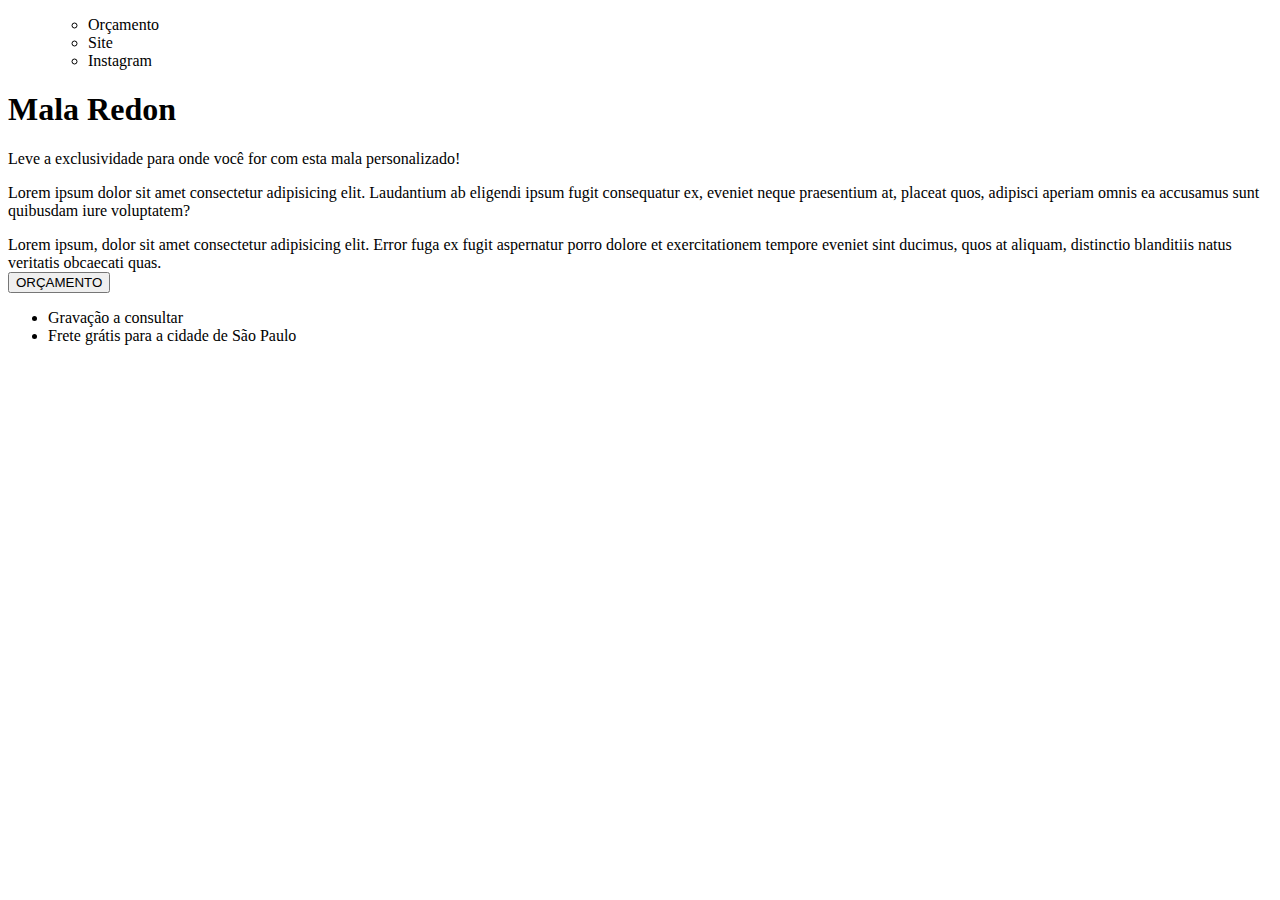
==== malaRedon/index.html @ 5697b040 "Create index.html" ====
<!DOCTYPE html>
<html lang="pt-br">
<head>
    <meta charset="UTF-8">
    <meta name="viewport" content="width=device-width, initial-scale=1.0">
    <title>Mala Redon</title>
</head> 
<body>
    <header>
        <div class="logo">
            <!--Aqui vai o logo-->
        </div>
    </header>

    <main>
        <section>
            <!--Imagem de Destaque com chamada-->
        </section>

        <menu>
            <ul>
                <li>Orçamento</li>
                <li>Site</li>
                <li>Instagram</li>
            </ul>
        </menu>

        <section>
            <h1>Mala Redon</h1>
            <p>
                Leve a exclusividade
                para onde você for
                com esta
                mala personalizado!  
            </p>
        </section>

        <section>
            <div>
                <!--Imagens-->
            </div>

            <div>
                <p>Lorem ipsum dolor sit amet consectetur adipisicing elit. Laudantium ab eligendi ipsum fugit consequatur ex, eveniet neque praesentium at, placeat quos, adipisci aperiam omnis ea accusamus sunt quibusdam iure voluptatem?</p>
            </div>

            <div>
                Lorem ipsum, dolor sit amet consectetur adipisicing elit. Error fuga ex fugit aspernatur porro dolore et exercitationem tempore eveniet sint ducimus, quos at aliquam, distinctio blanditiis natus veritatis obcaecati quas.
            </div>
            
            <div>
                <!--Imagens-->
            </div>

        </section>

        <footer>
            <button>ORÇAMENTO</button>
            <Ul>
                <li>Gravação a consultar</li>
                <li>Frete grátis para a cidade de São Paulo</li>
            </Ul>
        </footer>

    </main>
    
</body>
</html>
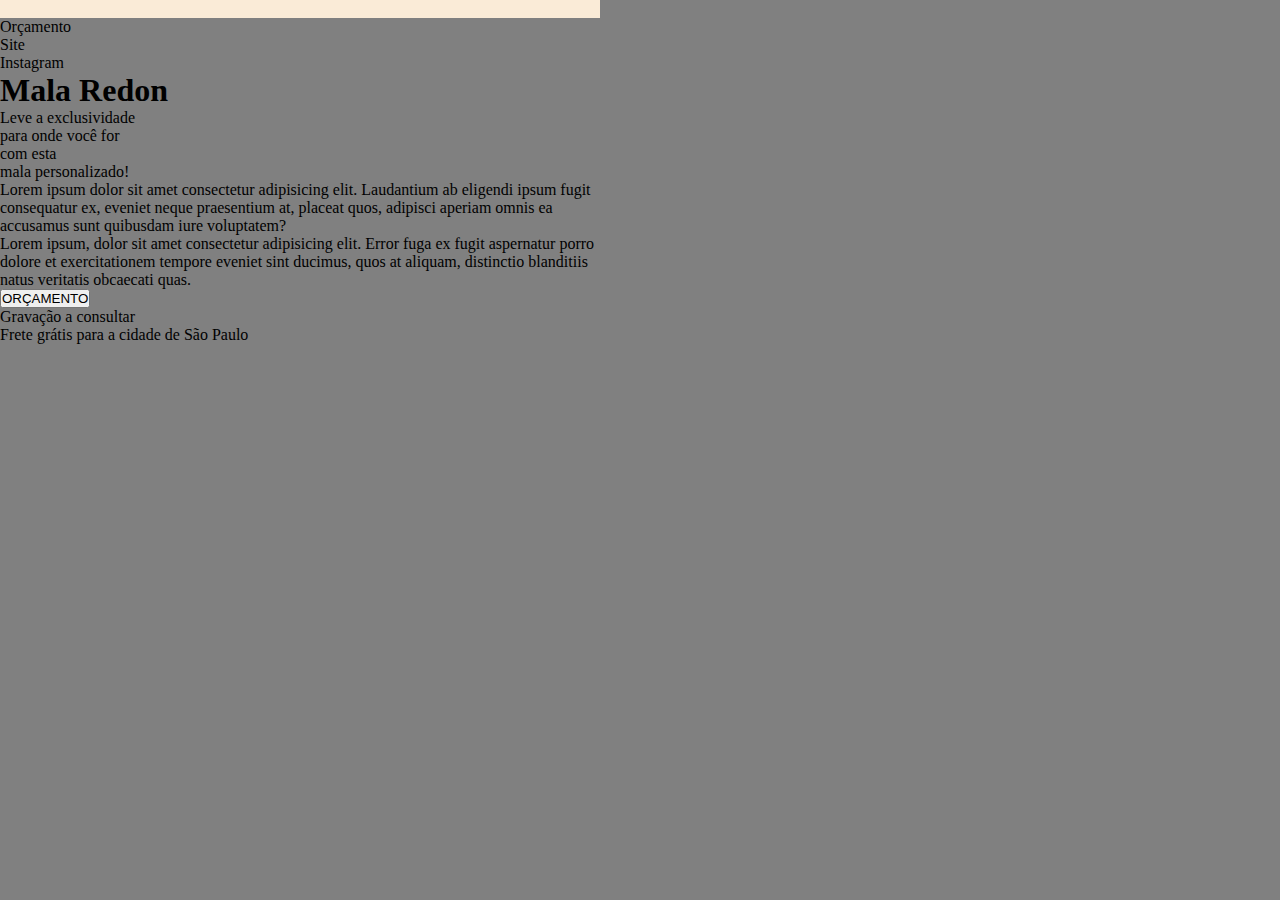
==== commit ba2d10e3: "início do css" ====
--- a/malaRedon/index.html
+++ b/malaRedon/index.html
@@ -4,11 +4,12 @@
     <meta charset="UTF-8">
     <meta name="viewport" content="width=device-width, initial-scale=1.0">
     <title>Mala Redon</title>
+    <link rel="stylesheet" href="style.css">
 </head> 
 <body>
     <header>
         <div class="logo">
-            <!--Aqui vai o logo-->
+            <img src="" alt="">
         </div>
     </header>
 
@@ -28,10 +29,10 @@
         <section>
             <h1>Mala Redon</h1>
             <p>
-                Leve a exclusividade
-                para onde você for
-                com esta
-                mala personalizado!  
+                Leve a exclusividade <br>
+                para onde você for <br>
+                com esta <br>
+                mala personalizado! <br>  
             </p>
         </section>
 
--- a/malaRedon/style.css
+++ b/malaRedon/style.css
@@ -0,0 +1,17 @@
+@charset "UTF-8";
+
+* {
+    margin: 0px;
+    padding: 0px;
+    box-sizing: border-box;
+}
+
+html {
+    width: 600px;
+    background-color: gray;
+}
+
+.logo {
+
+background-color: antiquewhite;
+}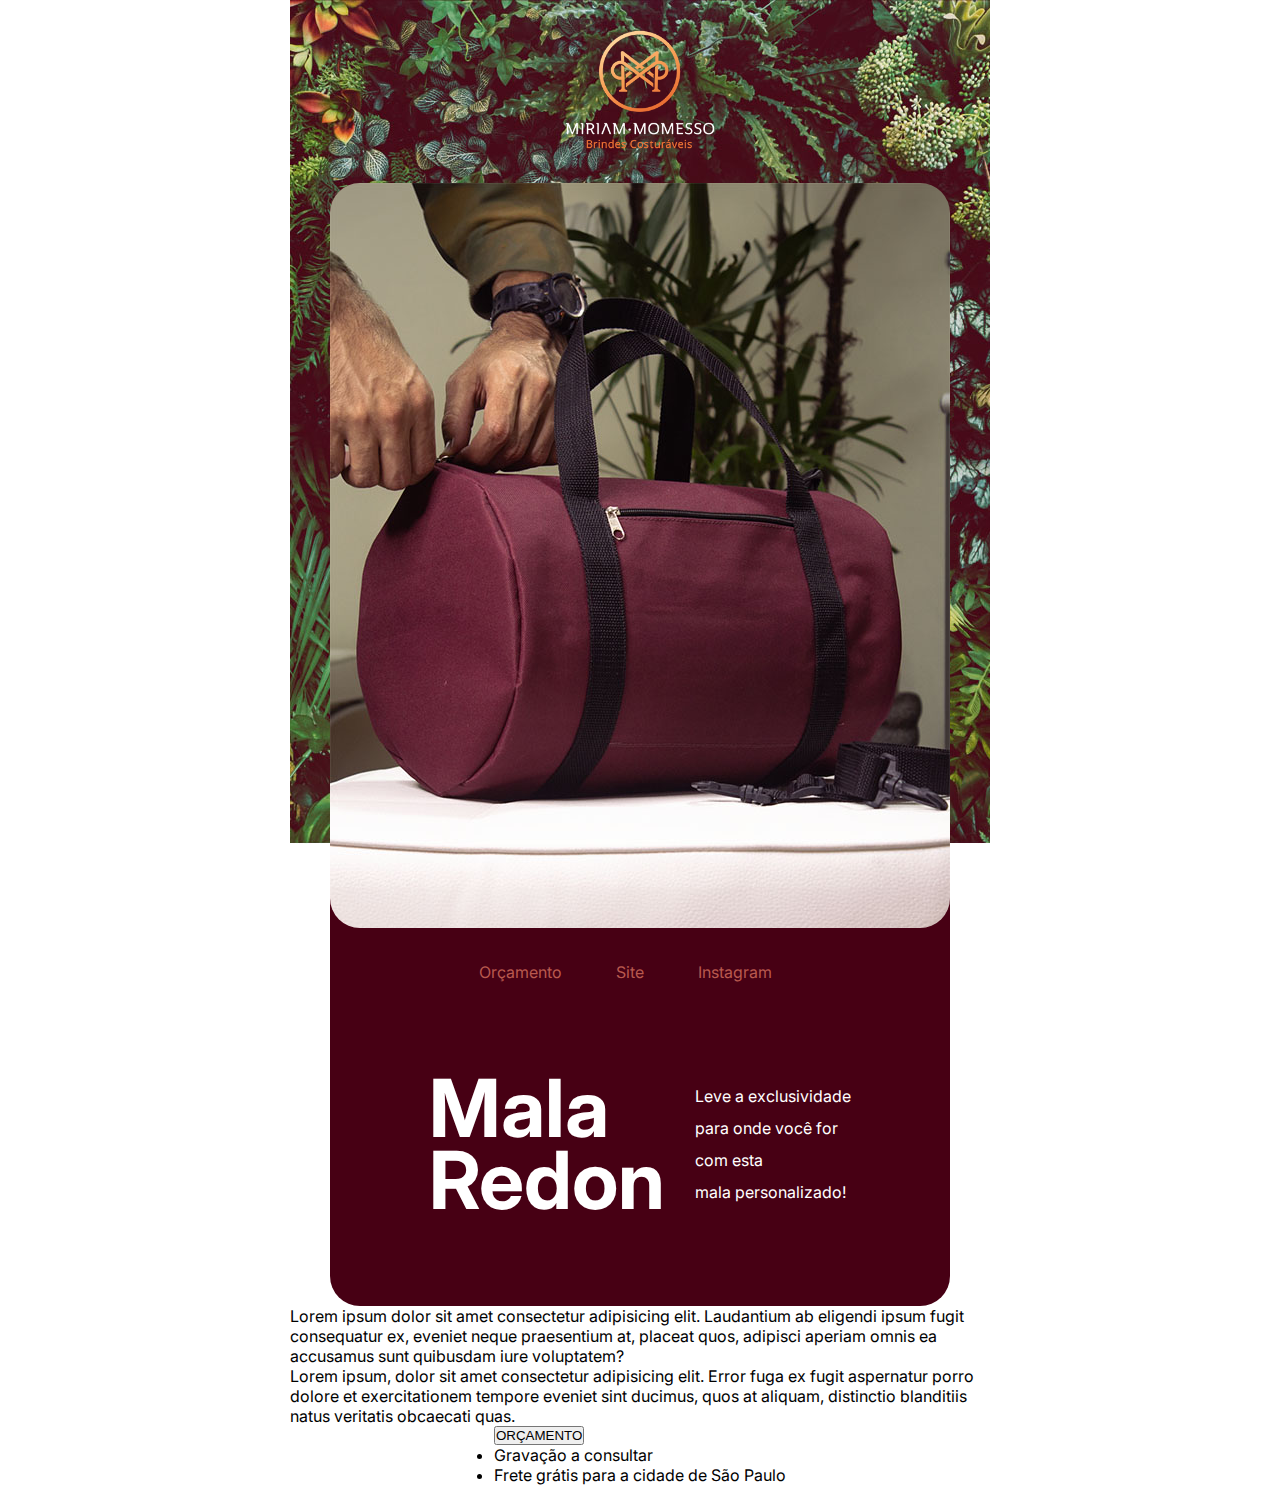
==== commit 6bb807f7: "Chamada" ====
--- a/malaRedon/index.html
+++ b/malaRedon/index.html
@@ -9,31 +9,31 @@
 <body>
     <header>
         <div class="logo">
-            <img src="" alt="">
+            <img src="img/logoMm.png" alt="">
         </div>
     </header>
 
     <main>
-        <section>
-            <!--Imagem de Destaque com chamada-->
-        </section>
-
-        <menu>
-            <ul>
-                <li>Orçamento</li>
-                <li>Site</li>
-                <li>Instagram</li>
-            </ul>
-        </menu>
-
-        <section>
-            <h1>Mala Redon</h1>
-            <p>
-                Leve a exclusividade <br>
-                para onde você for <br>
-                com esta <br>
-                mala personalizado! <br>  
-            </p>
+        <section class="destaque">
+            <div>
+                <img src="img/Destaque.jpg" alt="">
+            </div>
+            <menu>
+                <ul>
+                    <li>Orçamento</li>
+                    <li>Site</li>
+                    <li>Instagram</li>
+                </ul>
+            </menu>
+            <div class="chamada">
+                <h1>Mala <br>Redon</h1>
+                <p>
+                    Leve a exclusividade <br>
+                    para onde você for <br>
+                    com esta <br>
+                    mala personalizado! <br>
+                </p>
+            </div>
         </section>
 
         <section>
@@ -46,7 +46,7 @@
             </div>
 
             <div>
-                Lorem ipsum, dolor sit amet consectetur adipisicing elit. Error fuga ex fugit aspernatur porro dolore et exercitationem tempore eveniet sint ducimus, quos at aliquam, distinctio blanditiis natus veritatis obcaecati quas.
+                <p>Lorem ipsum, dolor sit amet consectetur adipisicing elit. Error fuga ex fugit aspernatur porro dolore et exercitationem tempore eveniet sint ducimus, quos at aliquam, distinctio blanditiis natus veritatis obcaecati quas.</p>
             </div>
             
             <div>
--- a/malaRedon/style.css
+++ b/malaRedon/style.css
@@ -1,4 +1,10 @@
 @charset "UTF-8";
+
+@import url('https://fonts.googleapis.com/css2?family=Inter:wght@700&display=swap');
+
+@import url('https://fonts.googleapis.com/css2?family=Inter:wght@200;700&display=swap');
+
+@import url('https://fonts.googleapis.com/css2?family=Inter&display=swap');
 
 * {
     margin: 0px;
@@ -7,11 +13,106 @@
 }
 
 html {
-    width: 600px;
-    background-color: gray;
+    
+    background-color: rgb(255, 255, 255);
+    display: flex;
+    flex-direction: column;
+    align-items: center;
 }
 
-.logo {
+p, li {
+    font-family: 'Inter', sans-serif;
+}
 
-background-color: antiquewhite;
-}+h1 {
+    font-family: 'Inter', sans-serif;
+}
+
+
+body {
+    background-image: url(img/backGround.jpg);
+    background-repeat: no-repeat;
+    width: 700px;
+    height: 100vh;
+    
+}
+
+header {
+    display: flex;
+    align-items: center;
+    justify-content: center;
+    margin: 30px;
+
+}
+
+main {
+    display: flex;
+    flex-direction: column;
+    justify-content: center;
+    align-items: center;
+
+}
+
+.logo img {
+    width: 150px;
+}
+
+
+
+.destaque {
+    background-color: #470014;
+    border-radius: 30px;
+    display: flex;
+    flex-direction: column;
+    color: white;
+}
+
+.destaque img {
+
+    border-radius: 30px;
+}
+
+.destaque ul {
+margin: 20px;
+text-align: center;
+
+}
+
+.destaque li {
+    display: inline-block;
+    margin-right: 30px;
+    color: #b9594e;
+    cursor: pointer;
+    padding: 10px;
+} 
+
+.destaque li:hover {
+    margin-right: 30px;
+    background-color: #333d74;
+    cursor: pointer;
+    padding: 10px;
+    border-radius: 10px;
+    transition: 0.3s;
+    
+} 
+
+.chamada {
+    display: flex;
+    flex-direction: row;
+    justify-content: center;
+    align-items: center;
+    padding-bottom: 90px;
+    padding-top: 60px;;
+    gap: 30px;
+}
+
+.chamada h1 {
+font-size: 5em;
+line-height: 0.9;
+}
+
+.chamada p {
+    font-size: 1em;
+    line-height: 2;
+}
+
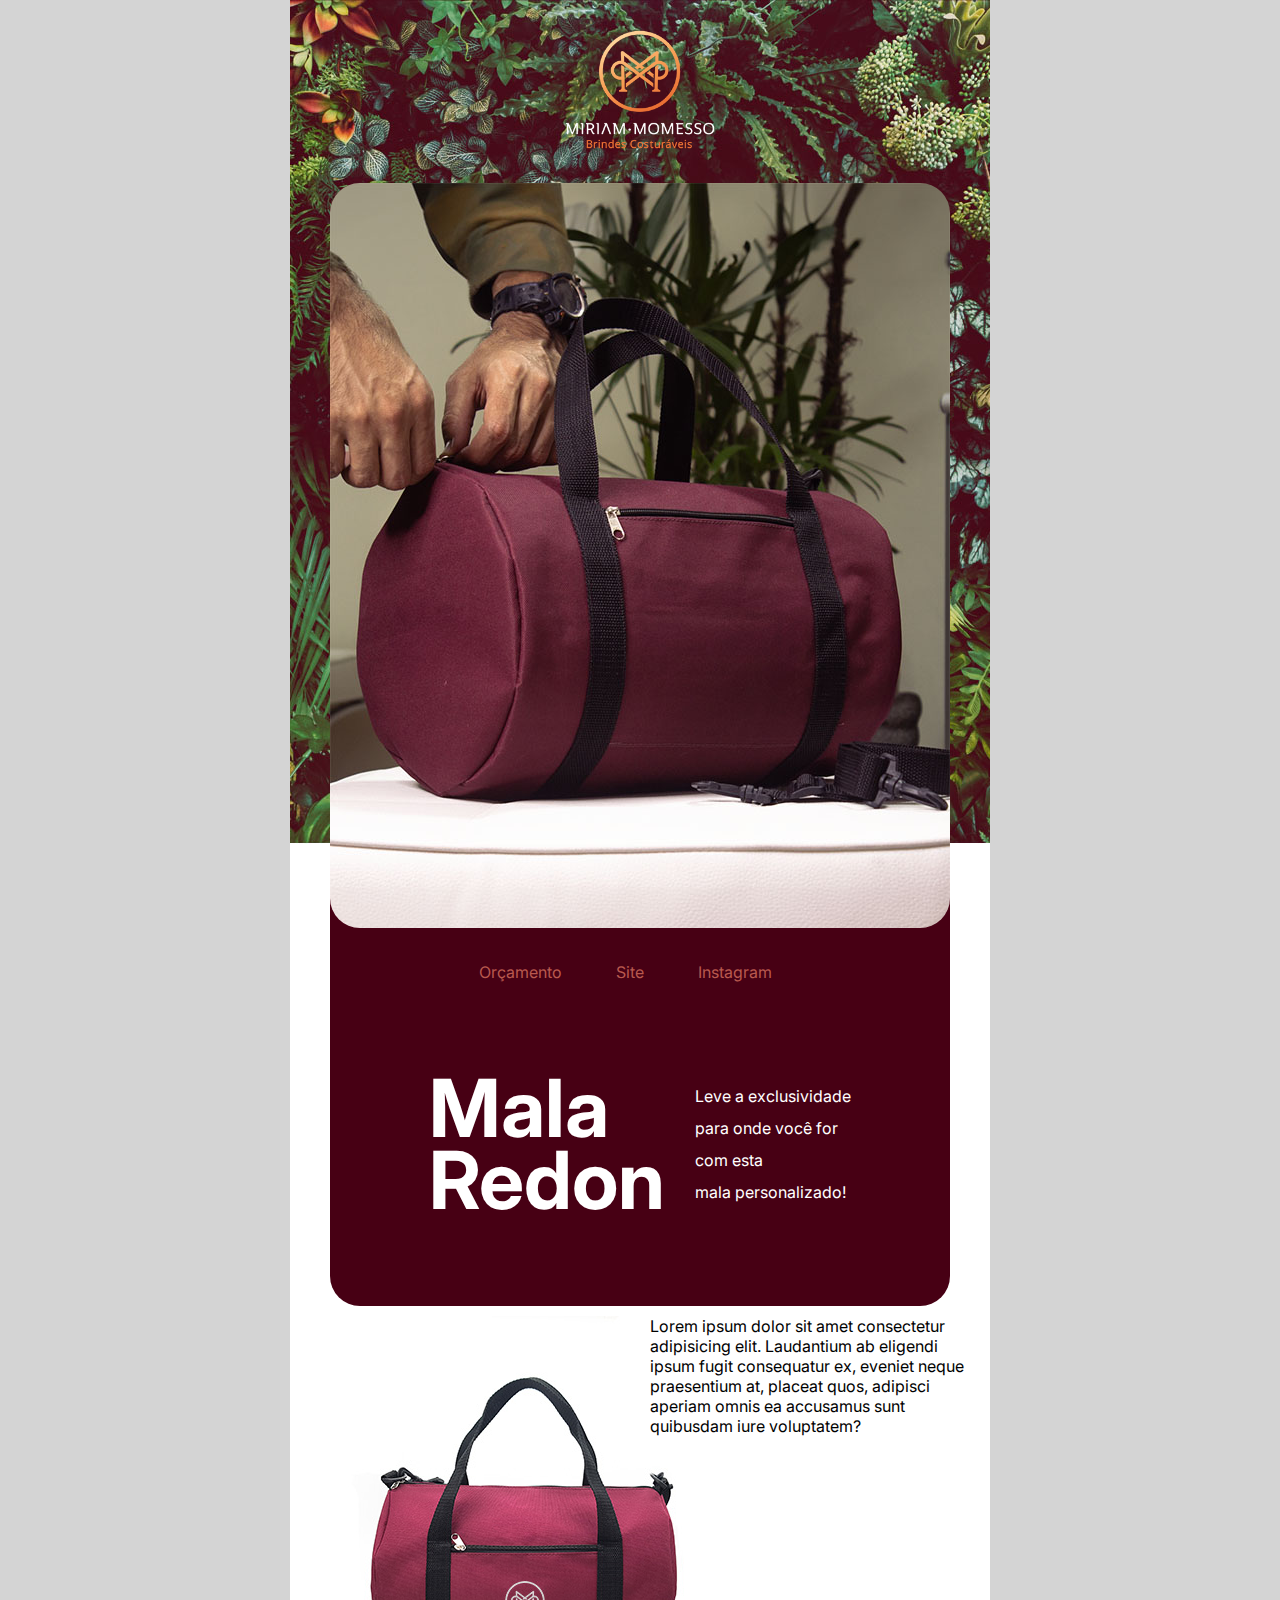
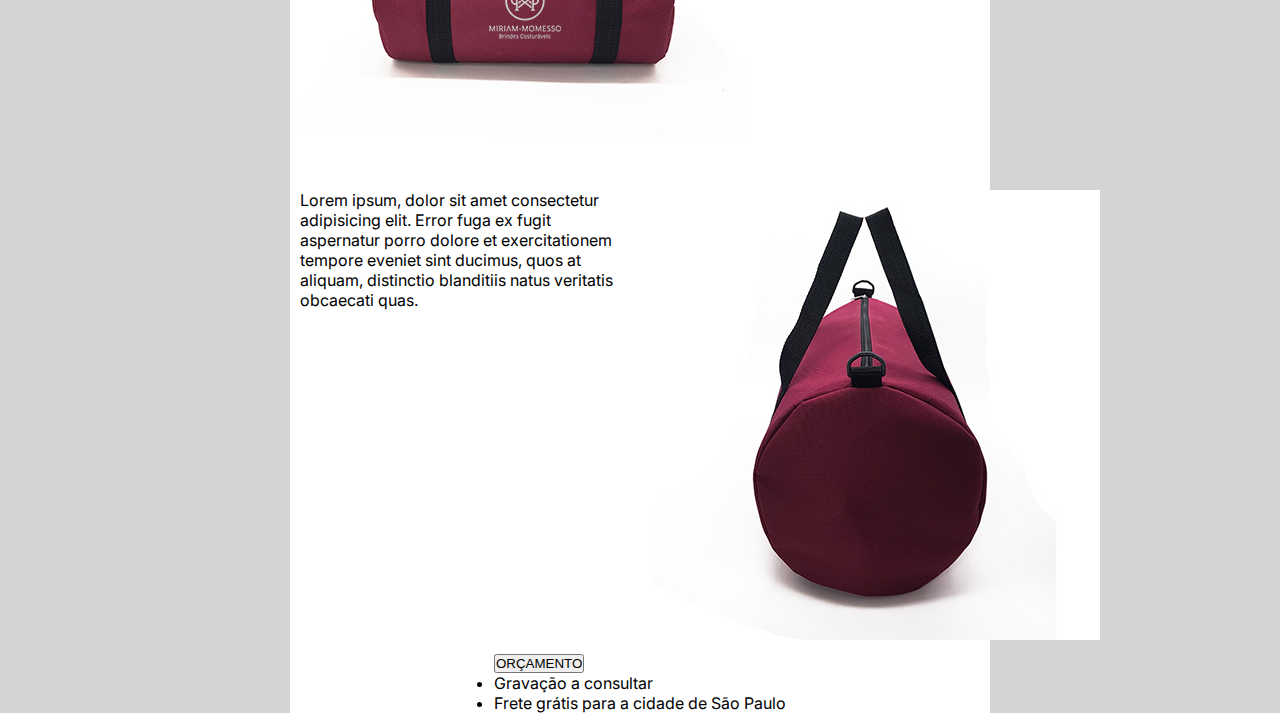
==== commit 22a719e8: "fotos adicionadas" ====
--- a/malaRedon/index.html
+++ b/malaRedon/index.html
@@ -36,23 +36,22 @@
             </div>
         </section>
 
-        <section>
-            <div>
-                <!--Imagens-->
+        <section class="corpo">
+            <div class="item">
+                <img src="img/malaFrente.jpg" alt="">
             </div>
 
-            <div>
+            <div class="item">
                 <p>Lorem ipsum dolor sit amet consectetur adipisicing elit. Laudantium ab eligendi ipsum fugit consequatur ex, eveniet neque praesentium at, placeat quos, adipisci aperiam omnis ea accusamus sunt quibusdam iure voluptatem?</p>
             </div>
 
-            <div>
+            <div class="item">
                 <p>Lorem ipsum, dolor sit amet consectetur adipisicing elit. Error fuga ex fugit aspernatur porro dolore et exercitationem tempore eveniet sint ducimus, quos at aliquam, distinctio blanditiis natus veritatis obcaecati quas.</p>
             </div>
             
-            <div>
-                <!--Imagens-->
+            <div class="item">
+                <img src="img/malaLateral.jpg" alt="">
             </div>
-
         </section>
 
         <footer>
--- a/malaRedon/style.css
+++ b/malaRedon/style.css
@@ -14,7 +14,7 @@
 
 html {
     
-    background-color: rgb(255, 255, 255);
+    background-color: rgb(212, 212, 212);
     display: flex;
     flex-direction: column;
     align-items: center;
@@ -32,9 +32,9 @@
 body {
     background-image: url(img/backGround.jpg);
     background-repeat: no-repeat;
+    background-color: rgb(255, 255, 255);
     width: 700px;
-    height: 100vh;
-    
+
 }
 
 header {
@@ -107,8 +107,8 @@
 }
 
 .chamada h1 {
-font-size: 5em;
-line-height: 0.9;
+    font-size: 5em;
+    line-height: 0.9;
 }
 
 .chamada p {
@@ -116,3 +116,14 @@
     line-height: 2;
 }
 
+.corpo {
+    display: flex;
+    flex-wrap: wrap;
+}
+
+.item {
+    width: 50%;
+    padding: 10px;
+    box-sizing: border-box;
+}
+
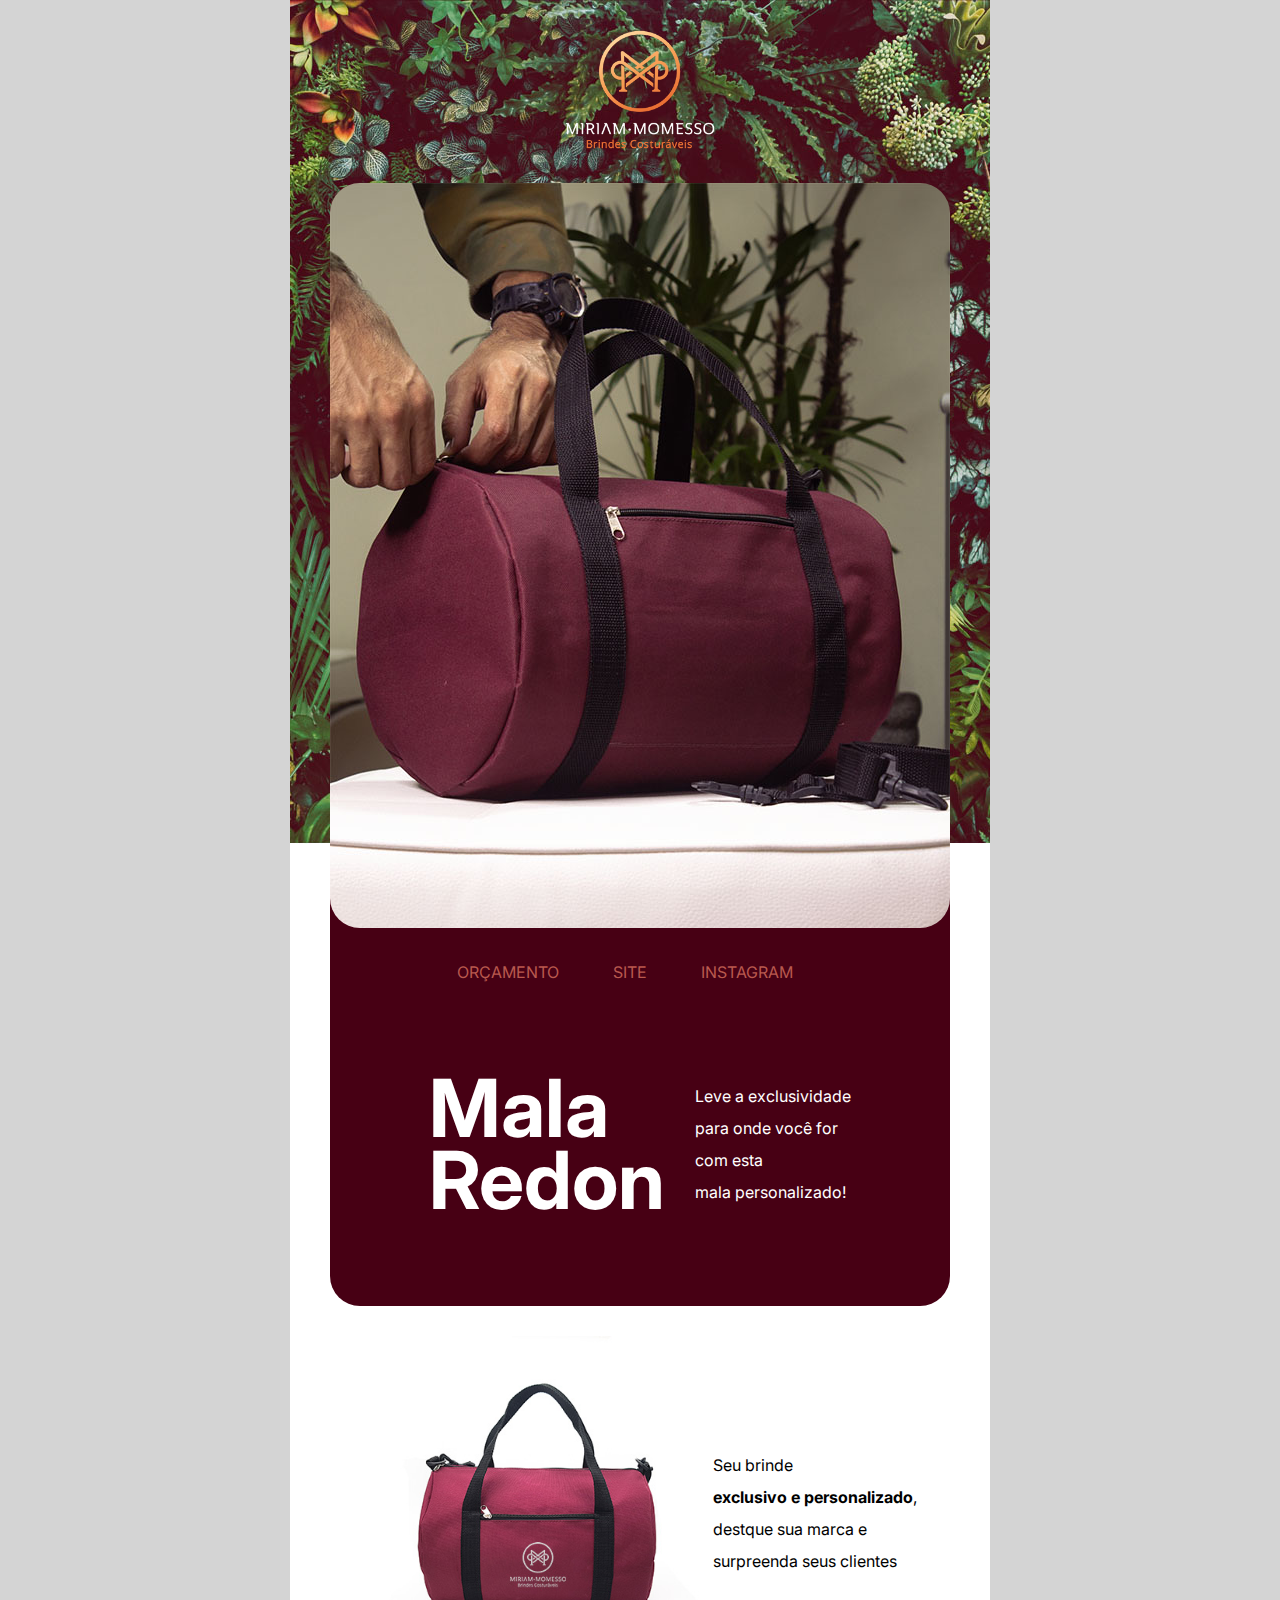
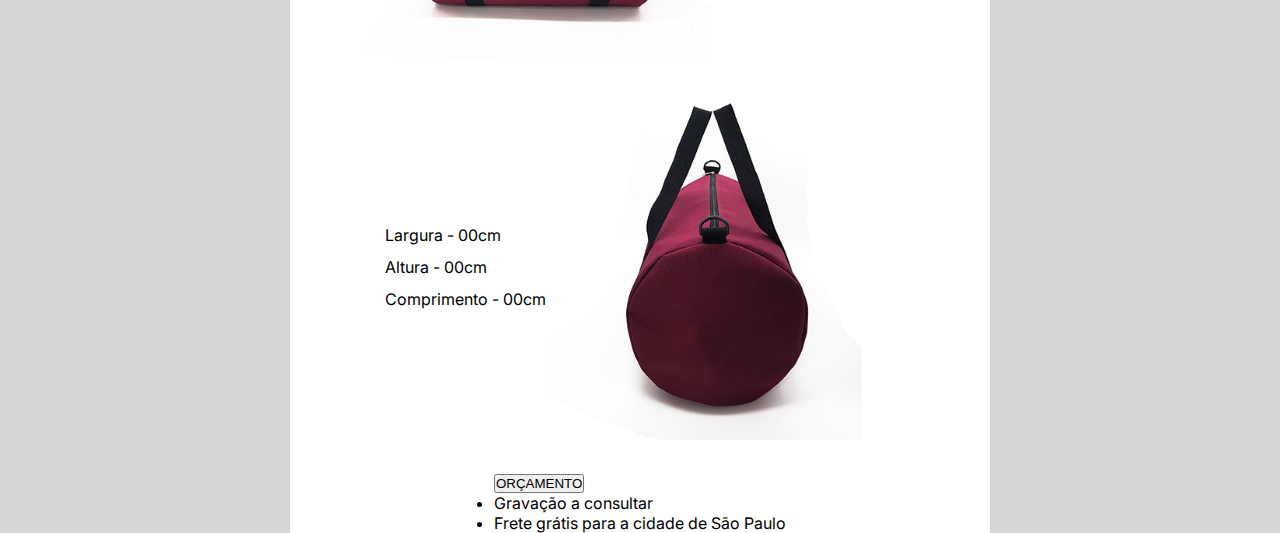
==== commit 86873036: "comecei a trabalhar com medea quary" ====
--- a/malaRedon/index.html
+++ b/malaRedon/index.html
@@ -42,11 +42,14 @@
             </div>
 
             <div class="item">
-                <p>Lorem ipsum dolor sit amet consectetur adipisicing elit. Laudantium ab eligendi ipsum fugit consequatur ex, eveniet neque praesentium at, placeat quos, adipisci aperiam omnis ea accusamus sunt quibusdam iure voluptatem?</p>
+                <p>Seu brinde <br> <b>exclusivo e personalizado</b>, <br> destque sua marca e <br>surpreenda seus clientes </p>
             </div>
 
             <div class="item">
-                <p>Lorem ipsum, dolor sit amet consectetur adipisicing elit. Error fuga ex fugit aspernatur porro dolore et exercitationem tempore eveniet sint ducimus, quos at aliquam, distinctio blanditiis natus veritatis obcaecati quas.</p>
+                <p>Largura - 00cm <br>
+                    Altura - 00cm <br>
+                    Comprimento - 00cm
+                </p>
             </div>
             
             <div class="item">
--- a/malaRedon/style.css
+++ b/malaRedon/style.css
@@ -6,124 +6,276 @@
 
 @import url('https://fonts.googleapis.com/css2?family=Inter&display=swap');
 
+/* Decalaração universal*/
 * {
     margin: 0px;
     padding: 0px;
     box-sizing: border-box;
 }
 
-html {
-    
-    background-color: rgb(212, 212, 212);
-    display: flex;
-    flex-direction: column;
-    align-items: center;
+@media screen and (min-width: 700px) {
+
+    html {
+    
+        background-color: rgb(212, 212, 212);
+        display: flex;
+        flex-direction: column;
+        align-items: center;
+    
+    
+    }
+    
+    p, li {
+        font-family: 'Inter', sans-serif;
+        
+    }
+    
+    h1 {
+        font-family: 'Inter', sans-serif;
+    }
+    
+    
+    body {
+        background-image: url(img/backGround.jpg);
+        background-repeat: no-repeat;
+        background-color: rgb(255, 255, 255);
+        max-width: 700px;
+        flex-direction: column;
+        align-items: center;
+    
+    }
+    
+    header {
+        display: flex;
+        align-items: center;
+        justify-content: center;
+        margin: 30px;
+    
+    }
+    
+    main {
+        display: flex;
+        flex-direction: column;
+        justify-content: center;
+        align-items: center;
+    
+    }
+    
+    .logo img {
+        width: 150px;
+    }
+    
+    
+    /* aqui começa o destaque*/
+    
+    .destaque {
+        background-color: #470014;
+        border-radius: 30px;
+        display: flex;
+        flex-direction: column;
+        color: white;
+    }
+    
+    .destaque img {
+    
+        border-radius: 30px;
+    }
+    
+    .destaque ul {
+    text-transform: uppercase;
+    margin: 20px;
+    text-align: center;
+    
+    }
+    
+    .destaque li {
+        display: inline-block;
+        margin-right: 30px;
+        color: #b9594e;
+        cursor: pointer;
+        padding: 10px;
+    } 
+    
+    .destaque li:hover {
+        margin-right: 30px;
+        background-color: #333d74;
+        cursor: pointer;
+        padding: 10px;
+        border-radius: 10px;
+        transition: 0.3s;
+        
+    } 
+    
+    .chamada {
+        display: flex;
+        flex-direction: row;
+        justify-content: center;
+        align-items: center;
+        padding-bottom: 90px;
+        padding-top: 60px;;
+        gap: 30px;
+    }
+    
+    .chamada h1 {
+        font-size: 5em;
+        line-height: 0.9;
+    }
+    
+    .chamada p {
+        font-size: 1em;
+        line-height: 2;
+    }
+    
+    /*aqui começa o corpo*/
+    
+    .corpo {
+        display: flex;
+        flex-wrap: wrap;
+        flex-direction:row;
+        justify-content: center;
+        align-items: center;
+        padding: 30px;
+       
+    }
+    
+    .item img {
+        max-width: 350px;
+        min-width: 200px;
+    }
+    
+    .item > p {
+        display: inline-block;
+        line-height: 2;
+    }
 }
 
-p, li {
-    font-family: 'Inter', sans-serif;
-}
-
-h1 {
-    font-family: 'Inter', sans-serif;
-}
-
-
-body {
-    background-image: url(img/backGround.jpg);
-    background-repeat: no-repeat;
-    background-color: rgb(255, 255, 255);
-    width: 700px;
-
-}
-
-header {
-    display: flex;
-    align-items: center;
-    justify-content: center;
-    margin: 30px;
-
-}
-
-main {
-    display: flex;
-    flex-direction: column;
-    justify-content: center;
-    align-items: center;
-
-}
-
-.logo img {
-    width: 150px;
-}
-
-
-
-.destaque {
-    background-color: #470014;
-    border-radius: 30px;
-    display: flex;
-    flex-direction: column;
-    color: white;
-}
-
-.destaque img {
-
-    border-radius: 30px;
-}
-
-.destaque ul {
-margin: 20px;
-text-align: center;
-
-}
-
-.destaque li {
-    display: inline-block;
-    margin-right: 30px;
-    color: #b9594e;
-    cursor: pointer;
-    padding: 10px;
-} 
-
-.destaque li:hover {
-    margin-right: 30px;
-    background-color: #333d74;
-    cursor: pointer;
-    padding: 10px;
-    border-radius: 10px;
-    transition: 0.3s;
-    
-} 
-
-.chamada {
-    display: flex;
-    flex-direction: row;
-    justify-content: center;
-    align-items: center;
-    padding-bottom: 90px;
-    padding-top: 60px;;
-    gap: 30px;
-}
-
-.chamada h1 {
-    font-size: 5em;
-    line-height: 0.9;
-}
-
-.chamada p {
-    font-size: 1em;
-    line-height: 2;
-}
-
-.corpo {
-    display: flex;
-    flex-wrap: wrap;
-}
-
-.item {
-    width: 50%;
-    padding: 10px;
-    box-sizing: border-box;
-}
-
+/* Aqui começa o Mobile*/
+
+@media  screen and (max-width: 700px) {
+
+    html {
+    
+        background-color: rgb(201, 201, 201);
+        display: flex;
+        flex-direction: column;
+        align-items: center;
+    
+    
+    }
+    
+    p, li {
+        font-family: 'Inter', sans-serif;
+        
+    }
+    
+    h1 {
+        font-family: 'Inter', sans-serif;
+    }
+    
+    
+    body {
+        background-image: url(img/backGround.jpg);
+        background-repeat: no-repeat;
+        background-color: rgb(255, 255, 255);
+        max-width: 700px;
+        flex-direction: column;
+        align-items: center;
+    
+    }
+    
+    header {
+        display: flex;
+        align-items: center;
+        justify-content: center;
+        margin: 30px;
+    
+    }
+    
+    main {
+        display: flex;
+        flex-direction: column;
+        justify-content: center;
+        align-items: center;
+    
+    }
+    
+    .logo img {
+        width: 150px;
+    }
+    
+    
+    /* aqui começa o destaque*/
+    
+    .destaque {
+        background-color: #470014;
+        border-radius: 30px;
+        display: flex;
+        flex-direction: column;
+        justify-content: center;
+        align-items: center;
+        color: white;
+        width: 90%;
+        gap: 30px;
+    }
+    
+    .destaque img {
+
+        border-radius: 30px;
+        width: 100%;
+    }
+    
+    .destaque ul {
+        color: #b9594e;
+        list-style: none;
+        text-transform: uppercase;
+        display: flex;
+        gap: 25px;
+        padding: 25px;
+        background-color: #640822;
+        border-radius: 10px;
+    }
+    
+    
+    .chamada {
+        display: flex;
+        flex-direction: column;
+        justify-content: center;
+        align-items: start;
+        padding-bottom: 90px;
+        padding-top: 60px;;
+        gap: 30px;
+    }
+    
+    .chamada h1 {
+        font-size: 5em;
+        line-height: 0.9;
+    }
+    
+    .chamada p {
+        font-size: 1em;
+        line-height: 2;
+    }
+    
+    /*aqui começa o corpo*/
+    
+    .corpo {
+        display: flex;
+        flex-wrap: wrap;
+        flex-direction:row;
+        justify-content: center;
+        align-items: center;
+        padding: 30px;
+       
+    }
+    
+    .item img {
+        max-width: 350px;
+        min-width: 200px;
+    }
+    
+    .item > p {
+        display: inline-block;
+        line-height: 2;
+    }
+
+}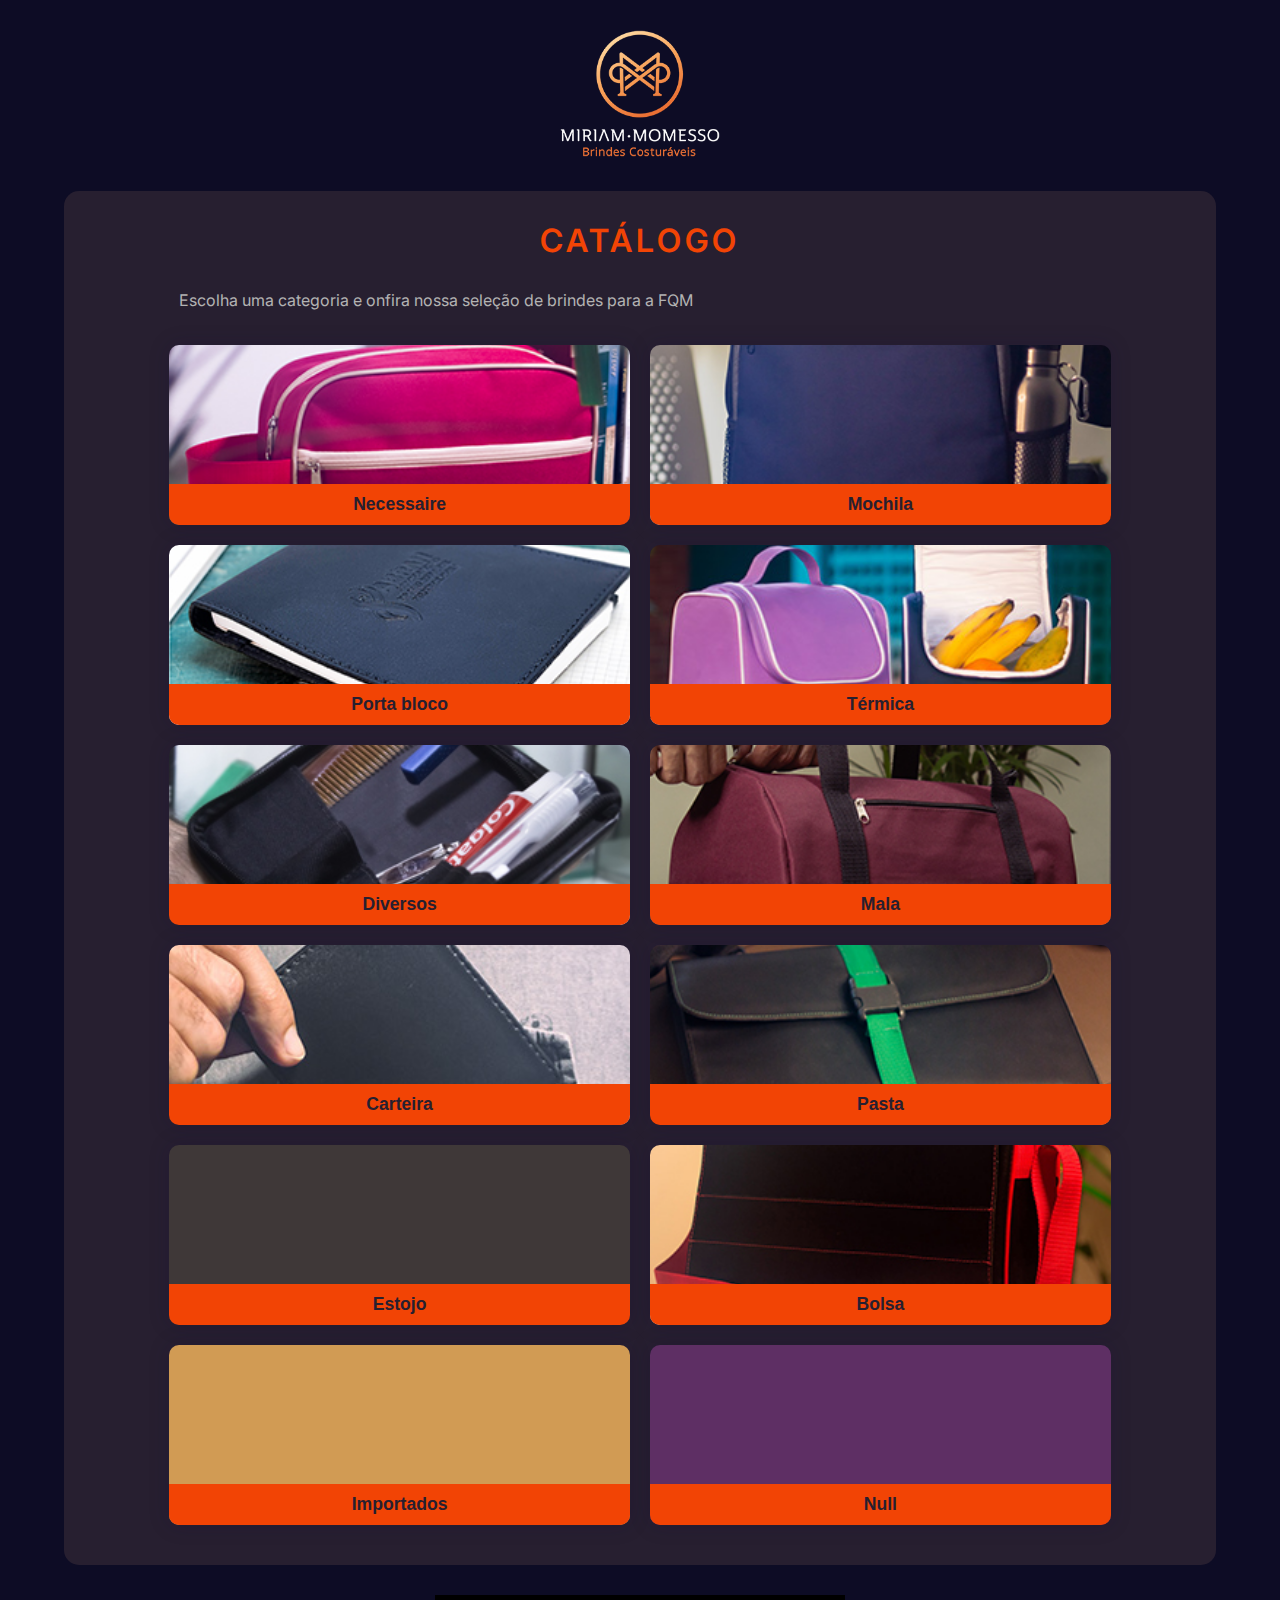
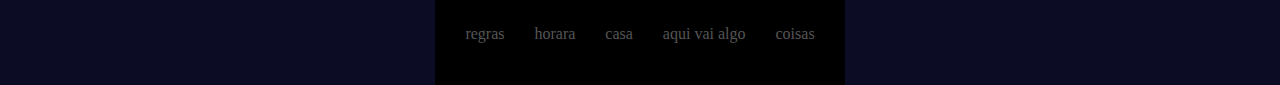
==== commit 4784bc90: "adicionei o index na raiz" ====
--- a/malaRedon/index.html
+++ b/malaRedon/index.html
@@ -3,69 +3,44 @@
 <head>
     <meta charset="UTF-8">
     <meta name="viewport" content="width=device-width, initial-scale=1.0">
-    <title>Mala Redon</title>
-    <link rel="stylesheet" href="style.css">
-</head> 
+    <title>Home</title>
+    <link rel="stylesheet" href="css/styleHome.css">
+</head>
 <body>
     <header>
-        <div class="logo">
-            <img src="img/logoMm.png" alt="">
-        </div>
+        <div><img src="img/logoMm.png" alt=""></div>
     </header>
 
-    <main>
-        <section class="destaque">
-            <div>
-                <img src="img/Destaque.jpg" alt="">
-            </div>
-            <menu>
-                <ul>
-                    <li>Orçamento</li>
-                    <li>Site</li>
-                    <li>Instagram</li>
-                </ul>
-            </menu>
-            <div class="chamada">
-                <h1>Mala <br>Redon</h1>
-                <p>
-                    Leve a exclusividade <br>
-                    para onde você for <br>
-                    com esta <br>
-                    mala personalizado! <br>
-                </p>
-            </div>
-        </section>
+<main>
+    <div><h1>Catálogo</h1></div>
+    <p>Escolha uma categoria e onfira nossa seleção de brindes para a FQM</p>
+    <div class="categorias">
+        <div class="item" id ="necessaire"><button>Necessaire</button></div>
+        <div class="item" id ="mochila"><button>Mochila</button></div>
+        <div class="item" id ="portaBloco"><button>Porta bloco</button></div>
+        <div class="item" id ="termica"><button>Térmica</button></div>
+        <div class="item" id ="diversos"><button>Diversos</button></div>
+        <div class="item" id ="mala"><button>Mala</button></div>
+        <div class="item" id ="carteira"><button>Carteira</button></div>
+        <div class="item" id ="pasta"><button>Pasta</button></div>
+        <div class="item" id ="estojo"><button>Estojo</button></div>
+        <div class="item" id ="bolsa"><button>Bolsa</button></div>
+        <div class="item" id ="importados"><button>Importados</button></div>
+        <div class="item" id ="null"><button>Null</button></div>  
+    </div>
+</main>
 
-        <section class="corpo">
-            <div class="item">
-                <img src="img/malaFrente.jpg" alt="">
-            </div>
+<footer>
+    <div>
+        <ul>
+            <li>regras</li>
+            <li>horara</li>
+            <li>casa</li>
+            <li>aqui vai algo</li>
+            <li>coisas</li>
+        </ul>
+    </div>
+</footer>
 
-            <div class="item">
-                <p>Seu brinde <br> <b>exclusivo e personalizado</b>, <br> destque sua marca e <br>surpreenda seus clientes </p>
-            </div>
-
-            <div class="item">
-                <p>Largura - 00cm <br>
-                    Altura - 00cm <br>
-                    Comprimento - 00cm
-                </p>
-            </div>
-            
-            <div class="item">
-                <img src="img/malaLateral.jpg" alt="">
-            </div>
-        </section>
-
-        <footer>
-            <button>ORÇAMENTO</button>
-            <Ul>
-                <li>Gravação a consultar</li>
-                <li>Frete grátis para a cidade de São Paulo</li>
-            </Ul>
-        </footer>
-
-    </main>
-    
 </body>
 </html>--- a/malaRedon/css/styleHome.css
+++ b/malaRedon/css/styleHome.css
@@ -0,0 +1,175 @@
+@charset "UTF-8";
+
+@import url('https://fonts.googleapis.com/css2?family=Inter:wght@700&display=swap');
+
+@import url('https://fonts.googleapis.com/css2?family=Inter:wght@200;700&display=swap');
+
+@import url('https://fonts.googleapis.com/css2?family=Inter&display=swap');
+
+/* Decalaração universal*/
+* {
+    margin: 0px;
+    padding: 0px;
+    
+}
+
+body {
+    background-color: #0d0c25;
+    display: flex;
+    flex-direction: column;
+    align-items: center;
+}
+
+header {
+    background-color: #0d0c25;
+    display: flex;
+    flex-direction: column;
+    align-items: center;
+    justify-content: center;
+    margin-top: 30px;
+
+}
+
+header img {
+        width: 160px;
+        
+
+}
+
+main {
+    display: flex;
+    flex-direction: column;
+    justify-content: center;
+    align-items: center;
+    background-color: #271F30;
+    width: 90%;
+    border-radius: 15px;
+    margin: 30px;
+    padding: 30p;
+}
+
+main h1 {
+    font-family: 'Inter', sans-serif;
+    text-transform: uppercase;
+    font-weight: 600;
+    color: #F24405;
+    letter-spacing: 4px;
+    padding: 30px;   
+}
+
+main p {
+    font-family: 'Inter', sans-serif;
+    color: #b3b3b3;
+    width: 80%;
+    text-align: justify;
+}
+
+.categorias {
+    display: flex;
+    justify-content: center;
+    align-items: center;
+    padding: 35px 0px 40px;
+    flex-wrap: wrap;
+    gap: 20px; 
+      
+}
+
+button {
+    background-color: #F24405;
+    border: none;
+    color: #271F30;
+    width: 100%;
+    border-radius: 0px 0px 10px 10px;
+    padding: 10px;
+    font-size: 1.1em;
+    font-weight: 600;
+}
+
+button:hover {
+    background-color: #ff4f0f;
+}
+
+.item {
+    display: flex;
+    align-items: end;
+    justify-content: center;   
+    background-color: rgb(90, 90, 90);
+    width: 40%;
+    height: 20vh;
+    background-size: cover;
+    background-position: center;
+    background-color: #a7a6a5;
+    border-radius: 10px;
+    box-shadow: #160b3d2d 0px 0px 20px 1px;
+    
+    
+}
+    /*Aqui começam as imagens dos produtos organizadas em ID*/
+
+#necessaire {
+    background-image: url(../img/imgDestques/necessaire.jpg);
+}
+
+#mochila {
+    background-image: url(../img/imgDestques/mochila.jpg);
+}
+
+#portaBloco {
+    background-image: url(../img/imgDestques/portaBloco.jpg);
+}
+
+#termica {
+
+    background-image: url(../img/imgDestques/termica.jpg);
+}
+
+#diversos {
+    background-image: url(../img/imgDestques/diversos.jpg);
+}
+
+#mala {
+    background-image: url(../img/imgDestques/mala.jpg);
+}
+
+#carteira {
+    background-image: url(../img/imgDestques/carteiras.jpg);
+}
+
+#pasta {
+    background-image: url(../img/imgDestques/pastas.jpg);
+}
+
+#estojo {
+    background-color: rgb(63, 56, 56);
+}
+
+#bolsa {
+    background-image: url(../img/imgDestques/bolsa.jpg);
+}
+
+#importados {
+    background-color: rgb(209, 155, 84);
+}
+
+#null {
+    background-color: rgb(94, 47, 100);
+}
+
+footer {
+    background-color: black;
+    color: rgb(85, 85, 85);
+    display: flex;
+    height: 10vh;
+    justify-content: center;
+    
+    
+}
+
+footer ul {
+    list-style-type: none;
+    display: flex;
+    flex-wrap: wrap;
+    gap: 30px;
+    padding: 30px;
+
+}